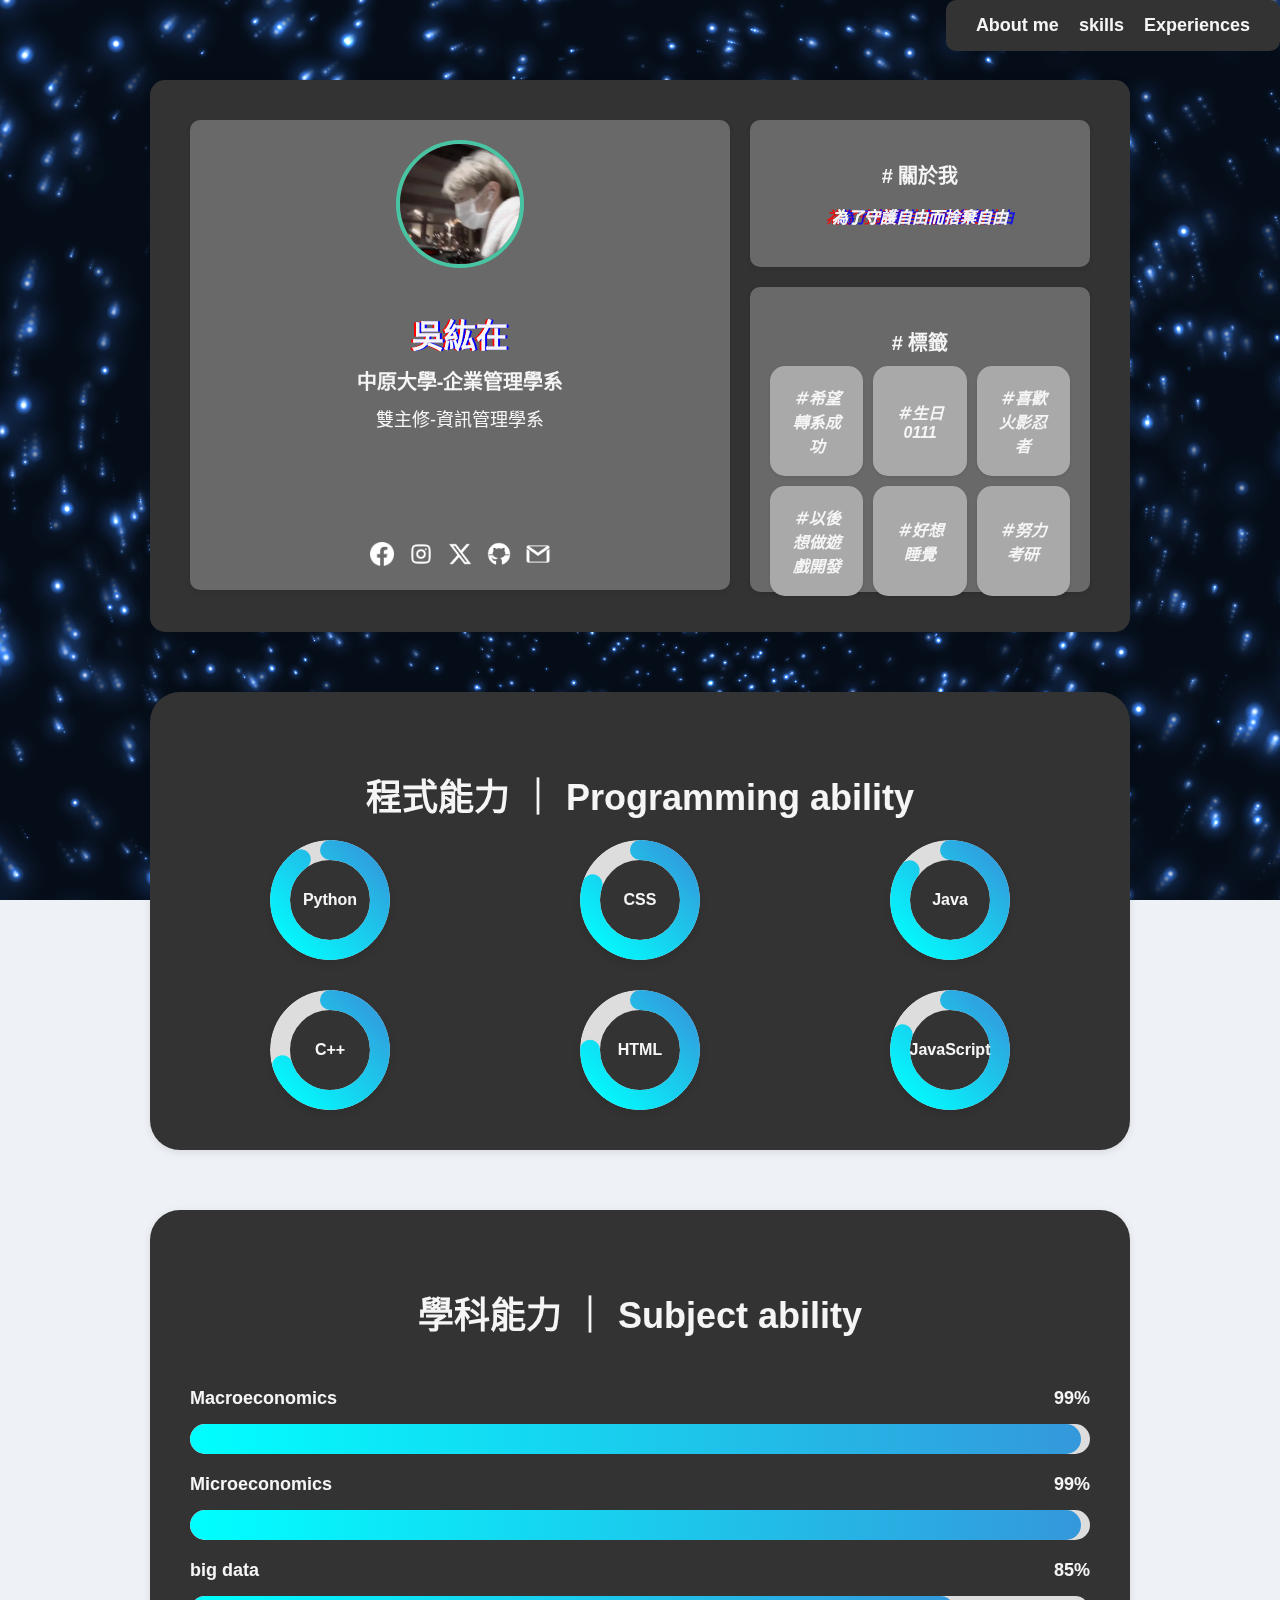
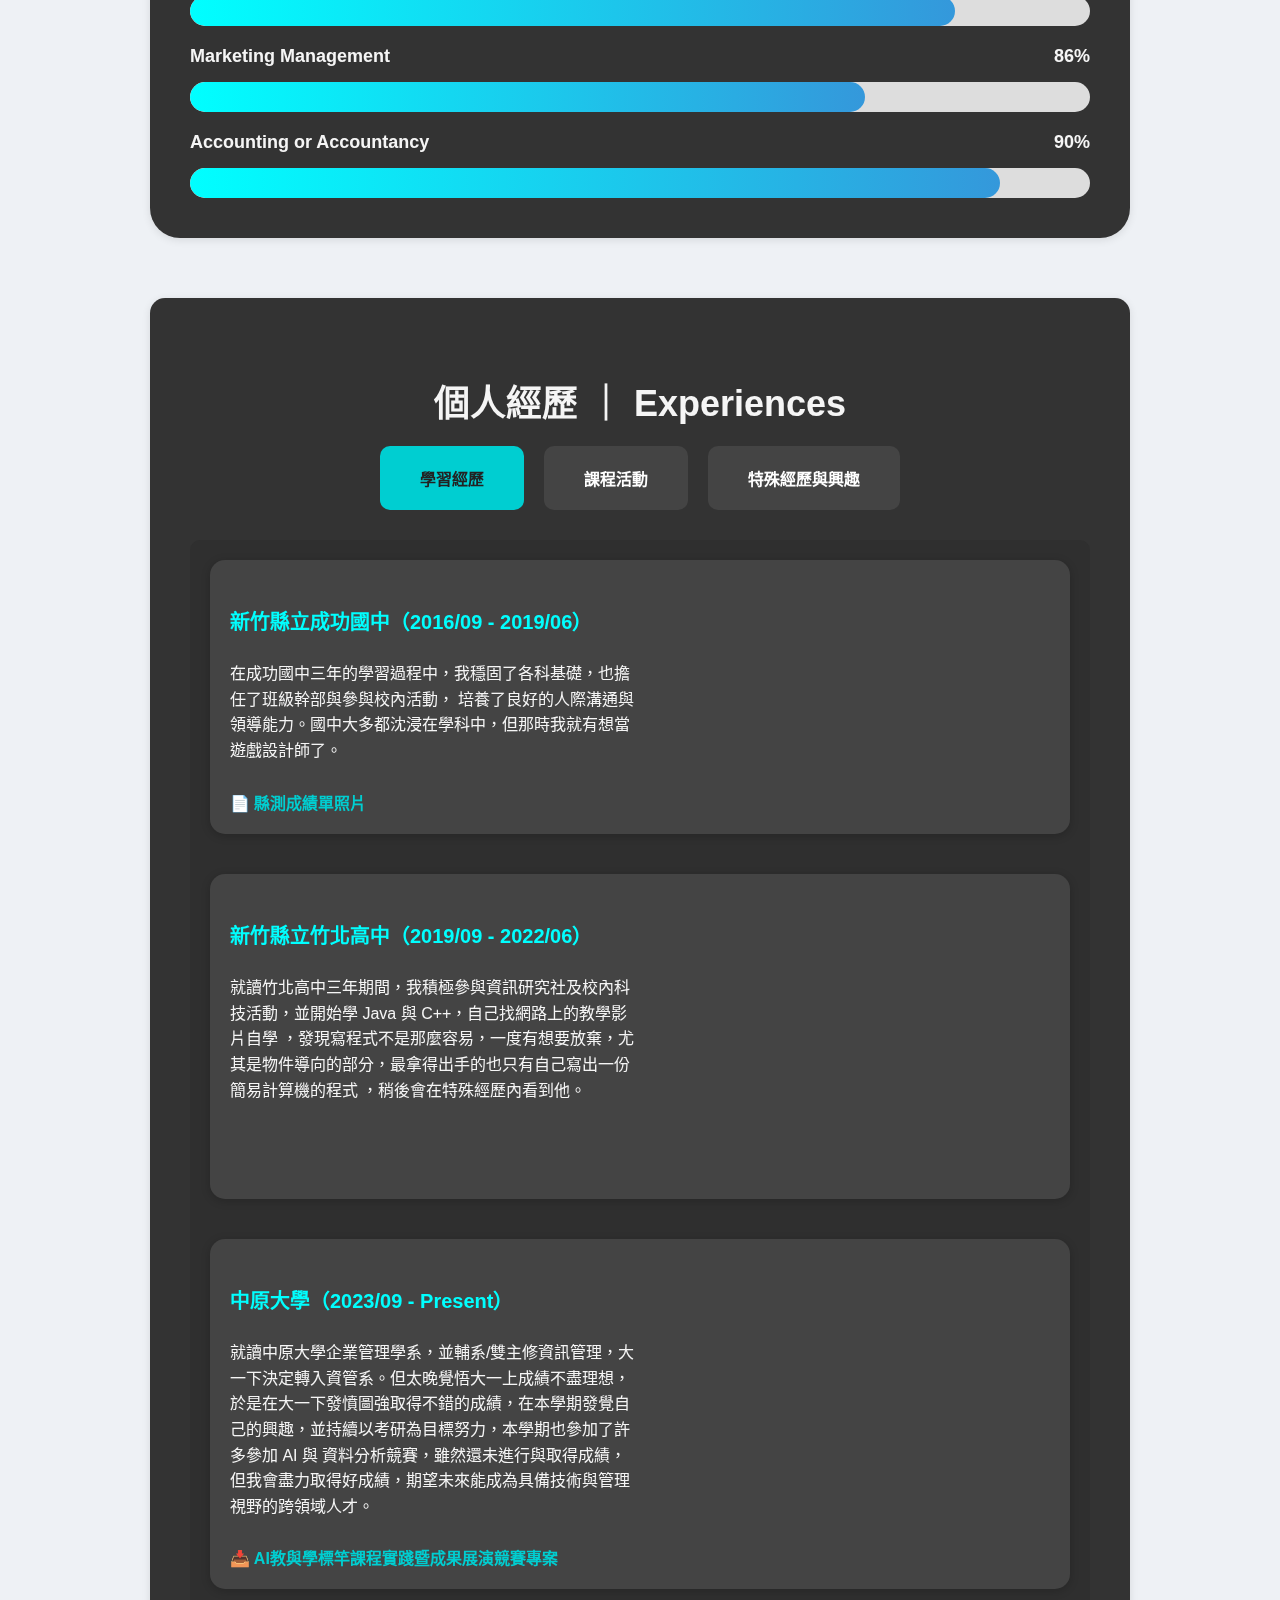
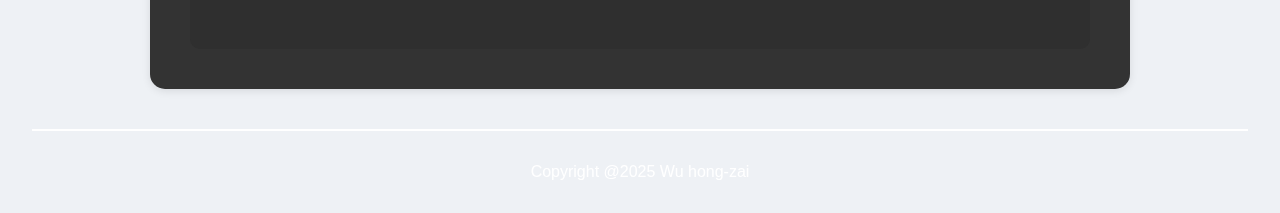
==== index.html @ b7e2e226 "name_change" ====
<!DOCTYPE html>
<html lang="zh-TW">
  <head>
    <meta charset="UTF-8" />
    <meta name="viewport" content="width=device-width, initial-scale=1.0" />
    <!-- 引入超帥寫輪眼網頁圖示 -->
    <link rel="icon" type="image/x-icon" href="./image/favicon/favicon.ico" />
    <link rel="icon" type="image/png" sizes="96x96" href="./image/favicon/favicon-96x96.png">
    <link rel="apple-touch-icon" href="./image/favicon/apple-touch-icon.png">
    <link rel="manifest" href="./image/favicon/site.webmanifest">
    <title>Resume</title>
    <!-- 引入外部 CSS 檔案 -->
    <link rel="stylesheet" href="style.css" />
  </head>
  <body>
    <!-- 右上角跟隨目錄1 -->
    <div class="navbar">
      <a href="#profile">About me</a>
      <a href="#skills">skills</a>
      <a href="#experience">Experiences</a>
    </div>

    <div id="profile" class="block profile-section">
      <!-- 左側區塊：大頭照、名字、社交連結 -->
      <div class="profile-left">
          <img src="./image/IMG_6662.jpg" alt="個人照片" class="profile-img">
      <div class="profile-text">
          <h2 class="glitch" data-text="吳紘在">吳紘在</h2>
          <div class="degree" data-text="中原大學-企業管理學系">中原大學-企業管理學系</div>
          <div class="DualDegree" data-text="雙主修-資訊管理學系">雙主修-資訊管理學系</div>            
      </div>
  
      <div class="social-icons">
          <a href="https://www.facebook.com/z1nnz/" target="_blank">
            <img src="./image/social_media/facebook.png" alt="Facebook" style="width:24px; height:24px;">
          </a>
          <a href="https://www.instagram.com/z1nnz_/" target="_blank">
            <img src="./image/social_media/instagram.png" alt="Instagram" style="width:24px; height:24px;">
          </a>
          <a href="https://x.com/realdonaldtrump?lang=zh-Hant" target="_blank">
            <img src="./image/social_media/x.png" alt="X" style="width:24px; height:24px;">
          </a>
          <a href="https://github.com/z1nnz" target="_blank">
            <img src="./image/social_media/github.png" alt="GitHub" style="width:24px; height:24px;">
          </a>
          <!-- Email 發信連結 -->
          <a href="mailto:brucewu0111@gmail.com">
            <img src="./image/social_media/gmail.png" alt="Email" style="width:24px; height:24px;">
          </a>
      </div>
      </div>
  
      <!-- 右側區塊：Quote 和 標籤 -->
      <div class="profile-right">
        <!-- # Quote -->
        <div class="quote">
        <div class="profile-text">
          <h3># 關於我</h3>
        </div>
          <p data-text="為了守護自由而捨棄自由">為了守護自由而捨棄自由</p>
        </div>
  
        <!-- # label -->
        <div class="label">
          <h3># 標籤</h3>
            <!-- 小卡片容器 -->
            <div class="small-cards">
              <div class="small-card"><p>＃希望轉系成功</p></div>
              <div class="small-card"><p>＃生日0111</p></div>
              <div class="small-card"><p>＃喜歡火影忍者</p></div>
              <div class="small-card"><p>＃以後想做遊戲開發</p></div>
              <div class="small-card"><p>＃好想睡覺</p></div>
              <div class="small-card"><p>＃努力考研</p></div>
            </div>
        </div>
      </div>
    </div> <!-- 這是 .about me 結束 -->
  

    <div id="skills" class="block skills">
      <h3>程式能力 ｜ Programming ability</h3>
      <div class="progress-container">
        <!-- 三個進度圈（上排）1 -->
        <div class="progress-circle" data-skill="Python" data-percent="90">
          <svg width="120" height="120">
            <defs>
              <linearGradient
                id="gradient"
                x1="0%"
                y1="0%"
                x2="100%"
                y2="100%"
              >
                <stop offset="0%" style="stop-color: #00FFFF" />
                <stop offset="100%" style="stop-color: #3498db" />
              </linearGradient>
            </defs>
            <circle class="background" cx="60" cy="60" r="50" />
            <circle class="progress" cx="60" cy="60" r="50" />
          </svg>
          <div class="progress-text">Python</div>
        </div>
        <!-- 三個進度圈（上排）2 -->
        <div class="progress-circle" data-skill="CSS" data-percent="80">
          <svg width="120" height="120">
            <defs>
              <linearGradient
                id="gradient"
                x1="0%"
                y1="0%"
                x2="100%"
                y2="100%"
              >
                <stop offset="0%" style="stop-color: #00FFFF" />
                <stop offset="100%" style="stop-color: #3498db" />
              </linearGradient>
            </defs>
            <circle class="background" cx="60" cy="60" r="50" />
            <circle class="progress" cx="60" cy="60" r="50" />
          </svg>
          <div class="progress-text">CSS</div>
        </div>
        <!-- 三個進度圈（上排）3 -->
        <div class="progress-circle" data-skill="Java" data-percent="85">
          <svg width="120" height="120">
            <defs>
              <linearGradient
                id="gradient"
                x1="0%"
                y1="0%"
                x2="100%"
                y2="100%"
              >
                <stop offset="0%" style="stop-color: #00FFFF" />
                <stop offset="100%" style="stop-color: #3498db" />
              </linearGradient>
            </defs>
            <circle class="background" cx="60" cy="60" r="50" />
            <circle class="progress" cx="60" cy="60" r="50" />
          </svg>
          <div class="progress-text">Java</div>
        </div>
        <!-- 三個進度圈（下排）1 -->
        <div class="progress-circle" data-skill="C++" data-percent="70">
          <svg width="120" height="120">
            <defs>
              <linearGradient
                id="gradient"
                x1="0%"
                y1="0%"
                x2="100%"
                y2="100%"
              >
                <stop offset="0%" style="stop-color: #00FFFF" />
                <stop offset="100%" style="stop-color: #3498db" />
              </linearGradient>
            </defs>
            <circle class="background" cx="60" cy="60" r="50" />
            <circle class="progress" cx="60" cy="60" r="50" />
          </svg>
          <div class="progress-text">C++</div>
        </div>
        <!-- 三個進度圈（下排）2 -->
        <div class="progress-circle" data-skill="HTML" data-percent="75">
          <svg width="120" height="120">
            <defs>
              <linearGradient
                id="gradient"
                x1="0%"
                y1="0%"
                x2="100%"
                y2="100%"
              >
                <stop offset="0%" style="stop-color: #00FFFF" />
                <stop offset="100%" style="stop-color: #3498db" />
              </linearGradient>
            </defs>
            <circle class="background" cx="60" cy="60" r="50" />
            <circle class="progress" cx="60" cy="60" r="50" />
          </svg>
          <div class="progress-text">HTML</div>
        </div>
        <!-- 三個進度圈（下排）3 -->
        <div class="progress-circle" data-skill="JavaScript" data-percent="80">
          <svg width="120" height="120">
            <defs>
              <linearGradient 
                id="gradient"
                x1="0%"
                y1="0%"
                x2="100%" 
                y2="100%"
              >
                <stop offset="0%" style="stop-color: #00FFFF" />
                <stop offset="100%" style="stop-color: #3498db" />
              </linearGradient>
            </defs>
            <circle class="background" cx="60" cy="60" r="50" />
            <circle class="progress" cx="60" cy="60" r="50" />
          </svg>
          <div class="progress-text">JavaScript</div>
        </div>
      </div>
    </div>

    <div class="block skills">
      <h3>學科能力 ｜ Subject ability</h3>
      <div class="progress-bar-container">
        <!-- Macroeconomics -->
        <div class="progress-label">
          <span>Macroeconomics</span><span class="bar-percent">99%</span>
        </div>
        <div class="progress-bar">
          <div class="progress-fill" data-percent="99"></div>
        </div>
        <!-- Microeconomics -->
        <div class="progress-label">
          <span>Microeconomics</span><span class="bar-percent">99%</span>
        </div>
          <div class="progress-bar">
            <div class="progress-fill" data-percent="99"></div>
          </div>
        <!-- big data -->
        <div class="progress-label">
          <span>big data</span><span class="bar-percent">85%</span>
        </div>
        <div class="progress-bar">
          <div class="progress-fill" data-percent="85"></div>
        </div>
        <!-- Marketing Management -->
        <div class="progress-label">
          <span>Marketing Management</span><span class="bar-percent">86%</span>
        </div>
          <div class="progress-bar">
            <div class="progress-fill" data-percent="75"></div>
          </div>
        <!-- Accounting or Accountancy -->
        <div class="progress-label">
          <span>Accounting or Accountancy</span><span class="bar-percent">90%</span>
        </div>
        <div class="progress-bar">
          <div class="progress-fill" data-percent="90"></div>
        </div>
      </div>
    </div> <!-- 這是 .skills 結束 -->

    <div id="experience" class="block experience">
      <h3>個人經歷 ｜ Experiences</h3>

        <!-- 經歷選單 -->
        <div class="experience-switcher">
          <button class="exp-btn selected" data-target="study">學習經歷</button>
          <button class="exp-btn" data-target="course">課程活動</button>
          <button class="exp-btn" data-target="others">特殊經歷與興趣</button>
        </div>

        <!-- 對應區塊 -->
        <div id="study" class="exp-content" style="display: block;"> 
          <div class="education-item-hover">

            <!-- 左邊：文字 -->
            <div class="education-text">
              <h4>新竹縣立成功國中（2016/09 - 2019/06）</h4>
              <p>
                在成功國中三年的學習過程中，我穩固了各科基礎，也擔任了班級幹部與參與校內活動，
                培養了良好的人際溝通與領導能力。國中大多都沈浸在學科中，但那時我就有想當遊戲設計師了。
              </p>
              <a href="./image/award1.jpg" target="_blank">📄 縣測成績單照片</a>
            </div>
          
            <!-- 右邊圖片：hover 卡片時顯示 -->
            <div class="education-image-wrapper">
              <img src="./image/school/chenggong.jpg" alt="成功國中校門" class="education-hover-image">
            </div>

          </div>
          
          <div class="education-item-hover">
            <!-- 左邊：文字內容 -->
            <div class="education-text">
              <h4>新竹縣立竹北高中（2019/09 - 2022/06）</h4>
              <p>
                就讀竹北高中三年期間，我積極參與資訊研究社及校內科技活動，並開始學 Java 與 C++，自己找網路上的教學影片自學
                ，發現寫程式不是那麼容易，一度有想要放棄，尤其是物件導向的部分，最拿得出手的也只有自己寫出一份簡易計算機的程式
                ，稍後會在特殊經歷內看到他。             
              </p>
            </div>
          
            <!-- 右邊：圖片（hover 卡片時顯示） -->
            <div class="education-image-wrapper">
              <img src="./image/school/zhubei.jpg" alt="竹北高中校門" class="education-hover-image">
            </div>

          </div>

          <div class="education-item-hover">
            <!-- 左邊：文字內容 -->
            <div class="education-text">
              <h4>中原大學（2023/09 - Present）</h4>
              <p>
                就讀中原大學企業管理學系，並輔系/雙主修資訊管理，大一下決定轉入資管系。但太晚覺悟大一上成績不盡理想，
                於是在大一下發憤圖強取得不錯的成績，在本學期發覺自己的興趣，並持續以考研為目標努力，本學期也參加了許多參加 AI 與
                資料分析競賽，雖然還未進行與取得成績，但我會盡力取得好成績，期望未來能成為具備技術與管理視野的跨領域人才。
              </p>
              <a href="./image/IMG_8435.JPG">📥 AI教與學標竿課程實踐暨成果展演競賽專案</a>
            </div>
          
            <!-- 右邊：圖片（hover 卡片時顯示） -->
            <div class="education-image-wrapper">
              <img src="./image/school/cycu.jpg" alt="中原大學校園照片" class="education-hover-image">
            </div>

          </div>

        </div>
        
        <div id="course" class="exp-content" style="display:none;">
          <div class="education-item-hover">
            <!-- 左邊：課程活動說明 -->
            <div class="education-text">
              <h4>語文與修辭：文學走讀報告《萬華走讀》</h4>
              <p>
                在語文與修辭課程中，我們以《市場歲月》這本書為主題，規劃了一次實地走讀與文學報導專題。
                報告以 PPT 呈現書籍分析、路線規劃與田野紀錄，我們實地走訪龍山寺、剝皮寮、西門紅樓、青草巷、清水巖等地點
                ，結合地方歷史、庶民文化與現場觀察，對萬華歷史文化有更深入的了解。
                (本展示為簡報少部分內容圖像集)
              </p>
              <a href="https://www.canva.com/design/DAGBPne0B2U/tgpoG7Bsk470tEFAWfHbSA/view?utm_content=DAGBPne0B2U&utm_campaign=designshare&utm_medium=link2&utm_source=uniquelinks&utlId=hc529264371" 
                  target="_blank"
                    style="display: inline-block; margin-top: 10px; color: #00ccff;">
                    📥 點我觀看完整 Canva 簡報成果
              </a>
            
            </div>
          
            <!-- 右側：圖片輪播 -->
            <div class="carousel">
              <div class="slides">
                <img src="./image/ch_report/slide1.jpg" class="slide active">
                <img src="./image/ch_report/slide2.jpg" class="slide">
                <img src="./image/ch_report/slide3.jpg" class="slide">
                <img src="./image/ch_report/slide4.jpg" class="slide">
                <img src="./image/ch_report/slide5.jpg" class="slide">
                <img src="./image/ch_report/slide6.jpg" class="slide">
                <img src="./image/ch_report/slide7.jpg" class="slide">
                <img src="./image/ch_report/slide8.jpg" class="slide">
                <img src="./image/ch_report/slide9.jpg" class="slide">
                <img src="./image/ch_report/extra1.jpg" class="slide">
                <img src="./image/ch_report/extra2.jpg" class="slide">
                <img src="./image/ch_report/extra3.jpg" class="slide">
                <img src="./image/ch_report/extra4.jpg" class="slide">
                <img src="./image/ch_report/extra5.jpg" class="slide">
              </div>
              <button class="prev" onclick="prevSlide()">❮</button>
              <button class="next" onclick="nextSlide()">❯</button>
            </div>
          </div><!-- 文學區塊截止 -->
          
          <div class="education-item-hover">
            <!-- 左側文字說明區 -->
            <div class="education-text">
              <h4>宗教哲學：人物訪談報告《其師其夢》</h4>
              <p>
                在《宗教哲學》課程中，我首度獨立進行人物訪談，對象為吳水泉教授。透過訪談設計與引導，深入了解其求學歷程、
                教學理念與人生價值觀，並從中反思「哲學如何在日常中實踐」。本次訪談受到教授高度肯定，他認為我具備精準引導、
                傾聽與對話能力，也讓我在過程中學習如何將抽象哲理化為具體行動。完整內容請參考下方連結報告。
              </p>
              <a href="https://www.canva.com/design/DAGDby51xXs/F0FSURKoLAL8x7ImET59Xg/view?utm_content=DAGDby51xXs&utm_campaign=designshare&utm_medium=link2&utm_source=uniquelinks&utlId=had7df2c210"
                 target="_blank"
                 style="display: inline-block; margin-top: 10px; color: #00ccff;">
                📥 點我線上閱讀完整人物訪談報告
              </a>
            </div>
          
            <!-- 右側：輪播圖片集 -->
            <div class="carousel-2">
              <div class="slides-2">
                <img src="./image/re_report/compressed_2.jpg" class="slide-2 active">
                <img src="./image/re_report/compressed_4.jpg" class="slide-2">
                <img src="./image/re_report/compressed_5.jpg" class="slide-2">
                <img src="./image/re_report/compressed_8.jpg" class="slide-2">
                <img src="./image/re_report/compressed_9.jpg" class="slide-2">
                <img src="./image/re_report/compressed_10.jpg" class="slide-2">
                <img src="./image/re_report/compressed_15.jpg" class="slide-2">
              </div>
              <button class="prev-btn-2" onclick="prevSlide()">❮</button>
              <button class="next-btn-2" onclick="nextSlide()">❯</button>
            </div>
          </div>
          
          
        </div>
        <div id="others" class="exp-content" style="display:none;">這裡放特殊經歷的內容</div>


    </div>
    <!-- 這是 .experience 結束 -->

    <footer>
      <div style="margin: 32px; text-align: center;">
          <hr style="border-color:#ffffff" noshade>
          <div style="margin-top: 32px; color: white;">
              Copyright @2025 Wu hong-zai
              <br>
          </div>
      </div>
    </footer>
    <!-- 這是 版權所有 結束 -->
    

    <!-- 星空背景容器 -->
    <div id="stars-background">
      <canvas id="stars-canvas"></canvas>
    </div>

    <!-- JavaScript引入 -->
    <script src="./animationJavascript/carousel.js"></script>
    <script src="./animationJavascript/circle.js"></script>
    <script src="./animationJavascript/main.js"></script>
    <script src="./animationJavascript/stars.js"></script>

  </body>
</html>
---- style.css ----
body {
  font-family: Arial, sans-serif;
  margin: 0;
  padding: 0;
  background-color: #eef1f5;
}

p {
  color: #f5f5f5;
}

h3 {
  text-align: center; /* 置中顯示 */
  font-size: 36px; /* 放大文字 */
  font-weight: bold;
  color: #f5f5f5; /* 文字顏色 */
  margin-bottom: 20px; /* 增加下方間距 */
  transition: transform 0.3s ease, color 0.3s ease; /* 加入過渡效果 */
}

/* 滑鼠懸停效果 */
h3:hover {
  transform: scale(1.2); /* 放大文字 */
  color: #3498db; /* 改變文字顏色 */
}

.navbar {
  position: fixed;
  top: 0;
  right: 0;
  background: #333;
  box-shadow: 0 2px 5px rgba(0, 0, 0, 0.1);
  border-radius: 10px;
  z-index: 10;
  display: flex;
  gap: 20px;
  padding: 15px 30px;
}
.navbar a {
  text-decoration: none;
  color: #f5f5f5;
  font-weight: bold;
  font-size: 18px;
}
.container {
  width: 90%;
  max-width: 1000px;
  margin: 80px auto 40px;
}
.block {
  background: #333;
  padding: 30px;
  margin-top: 30px;
  border-radius: 12px;
  box-shadow: 0 2px 8px rgba(0, 0, 0, 0.1);
}
/* 個人簡介區塊 */ /* 個人簡介區塊 */

.profile-section {
  display: flex;
  justify-content: space-between; /* 使左右區塊分開 */
  align-items: flex-start; /* 垂直對齊 */
  color: white;
  position: relative;
  padding: 40px;
  border-radius: 15px;
  max-width: 900px;
  margin: 60px auto 40px;
  margin-top: 80px;
}
/* 左側：大頭照 + 名字 + 學歷 + 社群連結 */
.profile-left {
  display: flex;
  flex-direction: column;
  align-items: center; /* 水平置中左側內容 */
  text-align: center;
  gap: 15px; /* 元素間距 */
  width: 500px; /* 統一寬度，兩卡片左右對齊 */
  height: 430px;
  background-color: #696969;
  border-radius: 10px;
  padding: 20px;
  box-shadow: 0 2px 5px rgba(0, 0, 0, 0.1);
}
.profile-img {
  width: 120px; /* 圓形圖片大小 */
  height: 120px;
  border-radius: 50%;
  border: 4px solid #49c4a2; /* 圓形邊框顏色 */
}
.profile-img {
  transition: transform 0.4s cubic-bezier(0.22, 1, 0.36, 1),
    box-shadow 0.4s ease;
}

.profile-img:hover {
  transform: perspective(1000px) scale(1.2) rotateY(10deg) rotateX(5deg);
  box-shadow: 0 0 30px 10px rgba(73, 196, 162, 0.8);
}

.profile-text {
  flex: 1;
  text-align: left; /* 文字對齊左邊 */
}

.profile-text h2,
.profile-text p .profile-text h3 {
  color: #f5f5f5; /* 設置文字為黑色 */
  transition: transform 0.3s ease, color 0.3s ease; /* 加入過渡效果 */
}

/* 滑鼠懸停時的動畫效果 */
.profile-text h2:hover,
.profile-text p:hover .profile-text.degree:hover {
  transform: scale(1.05); /* 放大文字 */
  color: #3498db; /* 改變文字顏色 */
}

.profile-text h2 {
  font-size: 32px; /* 調整字型大小 */
  margin-bottom: 10px;
  text-align: center;
}

.profile-text p {
  font-size: 16px;
  line-height: 1.6;
  margin-top: 10px;
  font-style: italic;
}

.profile-text .degree {
  font-size: 20px;
  font-weight: bold;
  margin-top: 10px;
  color: #f5f5f5;
  text-align: center;
}
.profile-text .DualDegree {
  font-size: 18px;
  margin-top: 10px;
  color: #f5f5f5;
  text-align: center;
}

.social-icons {
  display: flex;
  gap: 15px;
  margin-top: 20px;
}
.social-icons img {
  width: 30px;
  height: 30px;
  transition: transform 0.3s;
}
.social-icons a:hover img {
  transform: scale(1.2);
}

.glitch {
  position: relative;
  color: #87ceeb; /* 淡藍色 */
  font-weight: bold; /* 加粗 */
  text-align: center;
  cursor: default;
}

.glitch::before,
.glitch::after {
  content: attr(data-text);
  position: absolute;
  top: 0;
  left: 0;
  width: 100%;
  height: 100%;
  color: inherit;
  overflow: hidden;
}

.glitch::before {
  text-shadow: -2px 0 red;
  animation: glitch 2s infinite linear alternate-reverse;
}

.glitch::after {
  text-shadow: 2px 0 blue;
  animation: glitch2 3s infinite linear alternate-reverse;
}

@keyframes glitch {
  0% {
    clip: rect(10px, 9999px, 30px, 0);
    transform: translate(-3px, -3px);
  }
  20% {
    clip: rect(85px, 9999px, 95px, 0);
    transform: translate(3px, 3px);
  }
  40% {
    clip: rect(45px, 9999px, 55px, 0);
    transform: translate(-3px, 3px);
  }
  60% {
    clip: rect(5px, 9999px, 15px, 0);
    transform: translate(3px, -3px);
  }
  80% {
    clip: rect(75px, 9999px, 85px, 0);
    transform: translate(-3px, -3px);
  }
  100% {
    clip: rect(10px, 9999px, 30px, 0);
    transform: translate(3px, 3px);
  }
}

@keyframes glitch2 {
  0% {
    clip: rect(50px, 9999px, 60px, 0);
    transform: translate(3px, 3px);
  }
  20% {
    clip: rect(15px, 9999px, 25px, 0);
    transform: translate(-3px, -3px);
  }
  40% {
    clip: rect(65px, 9999px, 75px, 0);
    transform: translate(3px, -3px);
  }
  60% {
    clip: rect(25px, 9999px, 35px, 0);
    transform: translate(-3px, 3px);
  }
  80% {
    clip: rect(55px, 9999px, 65px, 0);
    transform: translate(3px, 3px);
  }
  100% {
    clip: rect(50px, 9999px, 60px, 0);
    transform: translate(-3px, -3px);
  }
}

/* 右側：#關於我（quote）與 #標籤（label） */
.profile-right {
  display: flex;
  flex-direction: column;
  align-items: center; /* 使右邊兩個卡片在水平上對齊 */
  gap: 20px; /* 兩張卡片之間的距離 */
}
/* 右側的卡片統一寬度與樣式，讓它們對齊 */
.profile-right .quote {
  width: 300px; /* 統一寬度，兩卡片左右對齊 */
  background-color: #696969;
  border-radius: 10px;
  padding: 20px;
  color: #f5f5f5; /* 文字顏色 */
  box-shadow: 0 2px 5px rgba(0, 0, 0, 0.1);
}
.profile-right .label {
  width: 300px; /* 統一寬度，兩卡片左右對齊 */
  height: 265px;
  background-color: #696969;
  border-radius: 10px;
  padding: 20px;
  color: #f5f5f5; /* 文字顏色 */
  box-shadow: 0 2px 5px rgba(0, 0, 0, 0.1);
}
.profile-right .quote h3,
.profile-right .label h3 {
  margin-bottom: 10px;
  font-weight: bold;
  font-size: 20px;
  color: #f5f5f5;
}
/* 右側卡片內文樣式 */
.profile-right .quote p {
  text-align: center;
  font-size: 16px;
  line-height: 1.6;
  color: #f5f5f5; /* 內文可略淡一些，與標題區分 */
}

.quote p {
  position: relative;
  font-size: 24px;
  color: #87ceeb; /* 淡藍色 */
  font-weight: bold; /* 加粗 */
  font-style: italic; /* 斜體 */
  text-align: center;
  cursor: pointer;
  transition: color 0.3s ease;
}
/* 偽元素，複製文字內容 */
.quote p::before,
.quote p::after {
  content: attr(data-text);
  position: absolute;
  top: 0;
  left: 0;
  width: 100%;
  height: 100%;
  color: inherit;
  overflow: hidden;
  opacity: 0.8;
}
/* 第一層偽元素：紅色干擾 */
.quote p::before {
  text-shadow: -6px 0 red;
  animation: glitch 2s infinite linear alternate-reverse;
}

/* 第二層偽元素：藍色干擾 */
.quote p::after {
  text-shadow: 6px 0 blue;
  animation: glitch2 3s infinite linear alternate-reverse;
}

/* 定義 glitch 動畫 */
@keyframes glitch {
  0% {
    clip: rect(10px, 9999px, 30px, 0);
    transform: translate(-3px, -3px);
  }
  20% {
    clip: rect(85px, 9999px, 95px, 0);
    transform: translate(3px, 3px);
  }
  40% {
    clip: rect(45px, 9999px, 55px, 0);
    transform: translate(-3px, 3px);
  }
  60% {
    clip: rect(5px, 9999px, 15px, 0);
    transform: translate(3px, -3px);
  }
  80% {
    clip: rect(75px, 9999px, 85px, 0);
    transform: translate(-3px, -3px);
  }
  100% {
    clip: rect(10px, 9999px, 30px, 0);
    transform: translate(3px, 3px);
  }
}

/* 定義 glitch2 動畫 */
@keyframes glitch2 {
  0% {
    clip: rect(50px, 9999px, 60px, 0);
    transform: translate(3px, 3px);
  }
  20% {
    clip: rect(15px, 9999px, 25px, 0);
    transform: translate(-3px, -3px);
  }
  40% {
    clip: rect(65px, 9999px, 75px, 0);
    transform: translate(3px, -3px);
  }
  60% {
    clip: rect(25px, 9999px, 35px, 0);
    transform: translate(-3px, 3px);
  }
  80% {
    clip: rect(55px, 9999px, 65px, 0);
    transform: translate(3px, 3px);
  }
  100% {
    clip: rect(50px, 9999px, 60px, 0);
    transform: translate(-3px, -3px);
  }
}
/* 小卡片容器，內含多個小卡片 */
.small-cards {
  display: grid;
  grid-template-columns: repeat(3, 1fr);
  gap: 10px;
  justify-items: center;
}

/* 每個小卡片的樣式 */
.small-card {
  background-color: #a9a9a9;
  border-radius: 15px;
  padding: 3px 20px;
  font-size: 16px;
  display: flex; /* 使用 flex 進行置中 */
  align-items: center; /* 垂直置中 */
  justify-content: center; /* 水平置中 */
  box-shadow: 0 1px 3px rgba(0, 0, 0, 0.1);
  transition: transform 0.3s ease;
}
/* 加上更高的優先權，覆蓋全局 p 樣式 */
.small-card p {
  color: #f5f5f5 !important;
  text-align: center;
  font-weight: bolder;
  font-style: italic;
}
.small-card:hover {
  transform: scale(1.1); /* 滑鼠懸停時放大 */
}
/* 技能區塊 */ /* 技能區塊 */

.skills {
  justify-content: space-between; /* 使左右區塊分開 */
  align-items: flex-start; /* 垂直對齊 */
  color: white;
  position: relative;
  padding: 40px;
  border-radius: 30px;
  max-width: 900px;
  margin: 60px auto 40px;
}
.section {
  background: white;
  padding: 20px;
  margin-top: 20px;
  border-radius: 10px;
}
.progress-container {
  display: grid;
  grid-template-columns: repeat(3, 1fr); /* 每排三欄 */
  gap: 30px; /* 設定間距 */
  margin-top: 20px;
  justify-items: center; /* 水平置中 */
  align-items: center; /* 垂直置中 */
}

.progress-circle {
  position: relative;
  width: 120px;
  height: 120px;
  border-radius: 50%;
  box-shadow: 0 4px 8px rgba(0, 0, 0, 0.1);
  transition: transform 0.3s ease-in-out;
  overflow: hidden;
}
.progress-circle:hover {
  transform: scale(1.1);
}
svg {
  transform: rotate(-90deg);
}
circle {
  fill: none;
  stroke-width: 20; /* Adjusted to make the progress bar thicker */
  stroke-linecap: round;
}
.background {
  stroke: #ddd;
}
.progress {
  stroke: url(#gradient);
  stroke-dasharray: 314;
  stroke-dashoffset: 314;
  transition: stroke-dashoffset 2s ease-in-out;
}
.progress-text {
  position: absolute;
  top: 50%;
  left: 50%;
  transform: translate(-50%, -50%);
  font-weight: bold;
  font-size: 16px;
  color: #f5f5f5;
  text-align: center;
}
.progress-bar:hover {
  transform: scale(1.05);
}
.progress-bar-container {
  margin-top: 30px;
}
.progress-label {
  display: flex;
  justify-content: space-between;
  margin-bottom: 15px; /* 增大間距 */
  font-size: 18px; /* 調整文字大小 */
}
/* Optimized Progress Bar */
.progress-bar {
  height: 30px; /* 增加進度條高度 */
  width: 100%; /* 填滿容器 */
  background: #ddd;
  border-radius: 15px; /* 增加圓角 */
  overflow: hidden;
  position: relative;
  transition: transform 0.3s ease-in-out;
}
.progress-fill {
  height: 100%;
  width: 0;
  background: linear-gradient(90deg, #00ffff, #3498db);
  border-radius: 15px;
  transition: width 2s ease-in-out;
}
.progress-bar-container .progress-label span {
  font-weight: bold;
  color: #f5f5f5;
  margin-top: 20px;
}
.progress-fill::after {
  content: "";
  position: absolute;
  top: 50%;
  left: 50%;
  transform: translate(-50%, -50%);
  font-size: 14px;
  font-weight: bold;
  color: #fff;
}

/* 經歷區塊 */ /* 經歷區塊 */

.experience {
  justify-content: space-between; /* 使左右區塊分開 */
  align-items: flex-start; /* 垂直對齊 */
  color: white;
  position: relative;
  padding: 40px;
  border-radius: 15px;
  max-width: 900px;
  margin: 60px auto 40px;
}

.experience-switcher {
  display: flex;
  justify-content: center;
  gap: 20px;
  margin-bottom: 30px;
}
.exp-btn {
  padding: 20px 40px;
  border: none;
  background-color: #444;
  color: white;
  font-size: medium;
  font-weight: bold;
  border-radius: 10px;
  cursor: pointer;
  transition: background-color 0.3s, transform 0.2s;
}
.exp-btn:hover {
  background-color: #3498db;
  transform: scale(1.05);
}
.exp-btn.selected {
  background-color: #00ced1;
  color: #222;
}
.exp-content {
  display: none;
  padding: 20px;
  border-radius: 10px;
  background-color: #2f2f2f;
  color: white;
}

.education-item-hover {
  display: flex;
  justify-content: space-between;
  align-items: stretch;
  margin-bottom: 40px;
  background-color: #444;
  padding: 20px;
  border-radius: 15px;
  box-shadow: 0 2px 10px rgba(0, 0, 0, 0.2);
  transition: transform 0.3s ease;
  position: relative;
  gap: 10px;
}

.education-item-hover:hover {
  transform: scale(1.03);
}

.education-text {
  width: 50%;
  color: #f5f5f5;
  display: flex;
  flex-direction: column;
  justify-content: space-between;
}

.education-text h4 {
  font-size: 20px;
  color: #00ffff;
  margin-bottom: 10px;
}

.education-text p {
  font-size: 16px;
  line-height: 1.6;
  text-align: left;
  flex-grow: 1;
}

.education-text a {
  display: inline-block;
  margin-top: 10px;
  color: #00ced1;
  font-weight: bold;
  text-decoration: none;
  transition: color 0.3s ease;
}
.education-text a:hover {
  color: #3498db;
}

/* 圖片容器：等高排版 */
.education-image-wrapper {
  width: 380px;
  display: flex;
  align-items: center;
  justify-content: center;
  margin-left: 10px;
}

/* 預設圖片透明 */
.education-hover-image {
  width: 100%;
  height: auto;
  border-radius: 10px;
  opacity: 0;
  transition: opacity 0.4s ease;
  pointer-events: none;
  box-shadow: 0 0 10px rgba(0, 0, 0, 0.2);
}

/* 滑到整張卡片才出現圖片 */
.education-item-hover:hover .education-hover-image {
  opacity: 1;
}

.carousel {
  position: relative;
  width: 350px;
  height: 200px;
  overflow: hidden;
  border-radius: 12px;
  box-shadow: 0 0 8px rgba(0, 0, 0, 0.3);
  margin-left: -20px; /* 往左移近文字（負值就是往左） */
  margin-top: 40px; /* 往下一點 */
}

.slides {
  display: flex;
  transition: transform 0.6s ease-in-out;
  width: 100%;
  height: 100%;
}

.slide {
  min-width: 100%;
  height: 100%;
  object-fit: cover;
  display: none;
}

.slide.active {
  display: block;
}

.carousel button.prev,
.carousel button.next {
  position: absolute;
  top: 50%;
  transform: translateY(-50%);
  background: rgba(0, 0, 0, 0.4);
  color: white;
  border: none;
  padding: 5px 10px;
  cursor: pointer;
  font-size: 20px;
  z-index: 2;
}

.carousel button.prev {
  left: 10px;
}
.carousel button.next {
  right: 10px;
}

.carousel-2 {
  position: relative;
  width: 350px;
  height: 200px;
  overflow: hidden;
  border-radius: 12px;
  box-shadow: 0 0 8px rgba(0, 0, 0, 0.3);
  margin-left: -20px; /* 往左移近文字（負值就是往左） */
  margin-top: 40px; /* 往下一點 */
}

.slides-2 {
  display: flex;
  transition: transform 0.6s ease-in-out;
}

.slide-2 {
  min-width: 100%;
  height: 100%;
  object-fit: cover;
  display: none;
}

.slide-2.active {
  display: block;
}

.prev-btn-2,
.next-btn-2 {
  position: absolute;
  top: 50%;
  transform: translateY(-50%);
  background: rgba(0, 0, 0, 0.4);
  color: white;
  border: none;
  padding: 5px 10px;
  cursor: pointer;
  font-size: 20px;
  z-index: 2;
}

.prev-btn-2 {
  left: 10px;
}
.next-btn-2 {
  right: 10px;
}

/* 星空背景容器設定 */
#stars-background {
  position: fixed;
  top: 0;
  left: 0;
  width: 100%;
  height: 100%;
  z-index: -1; /* 放在最底層 */
  pointer-events: none; /* 不影響其他互動 */
  background: black; /* 星空背景預設為黑色 */
}
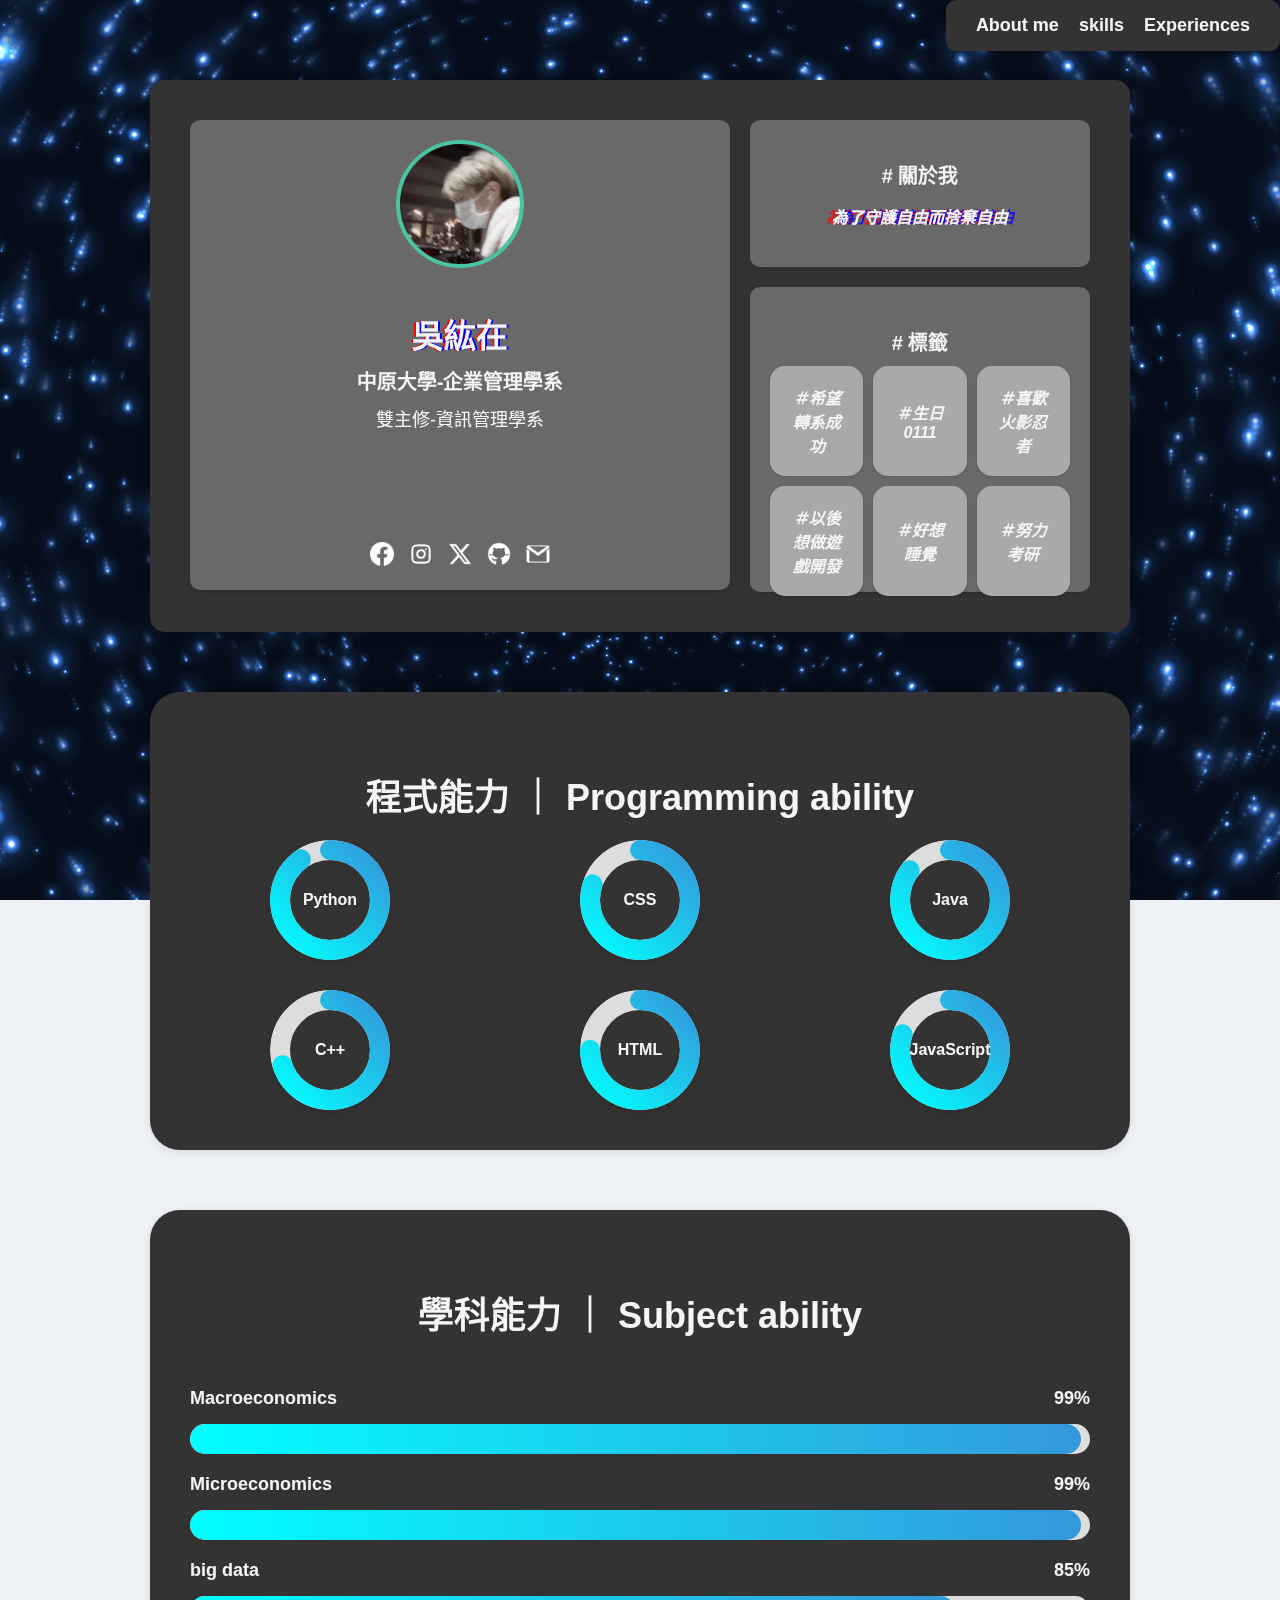
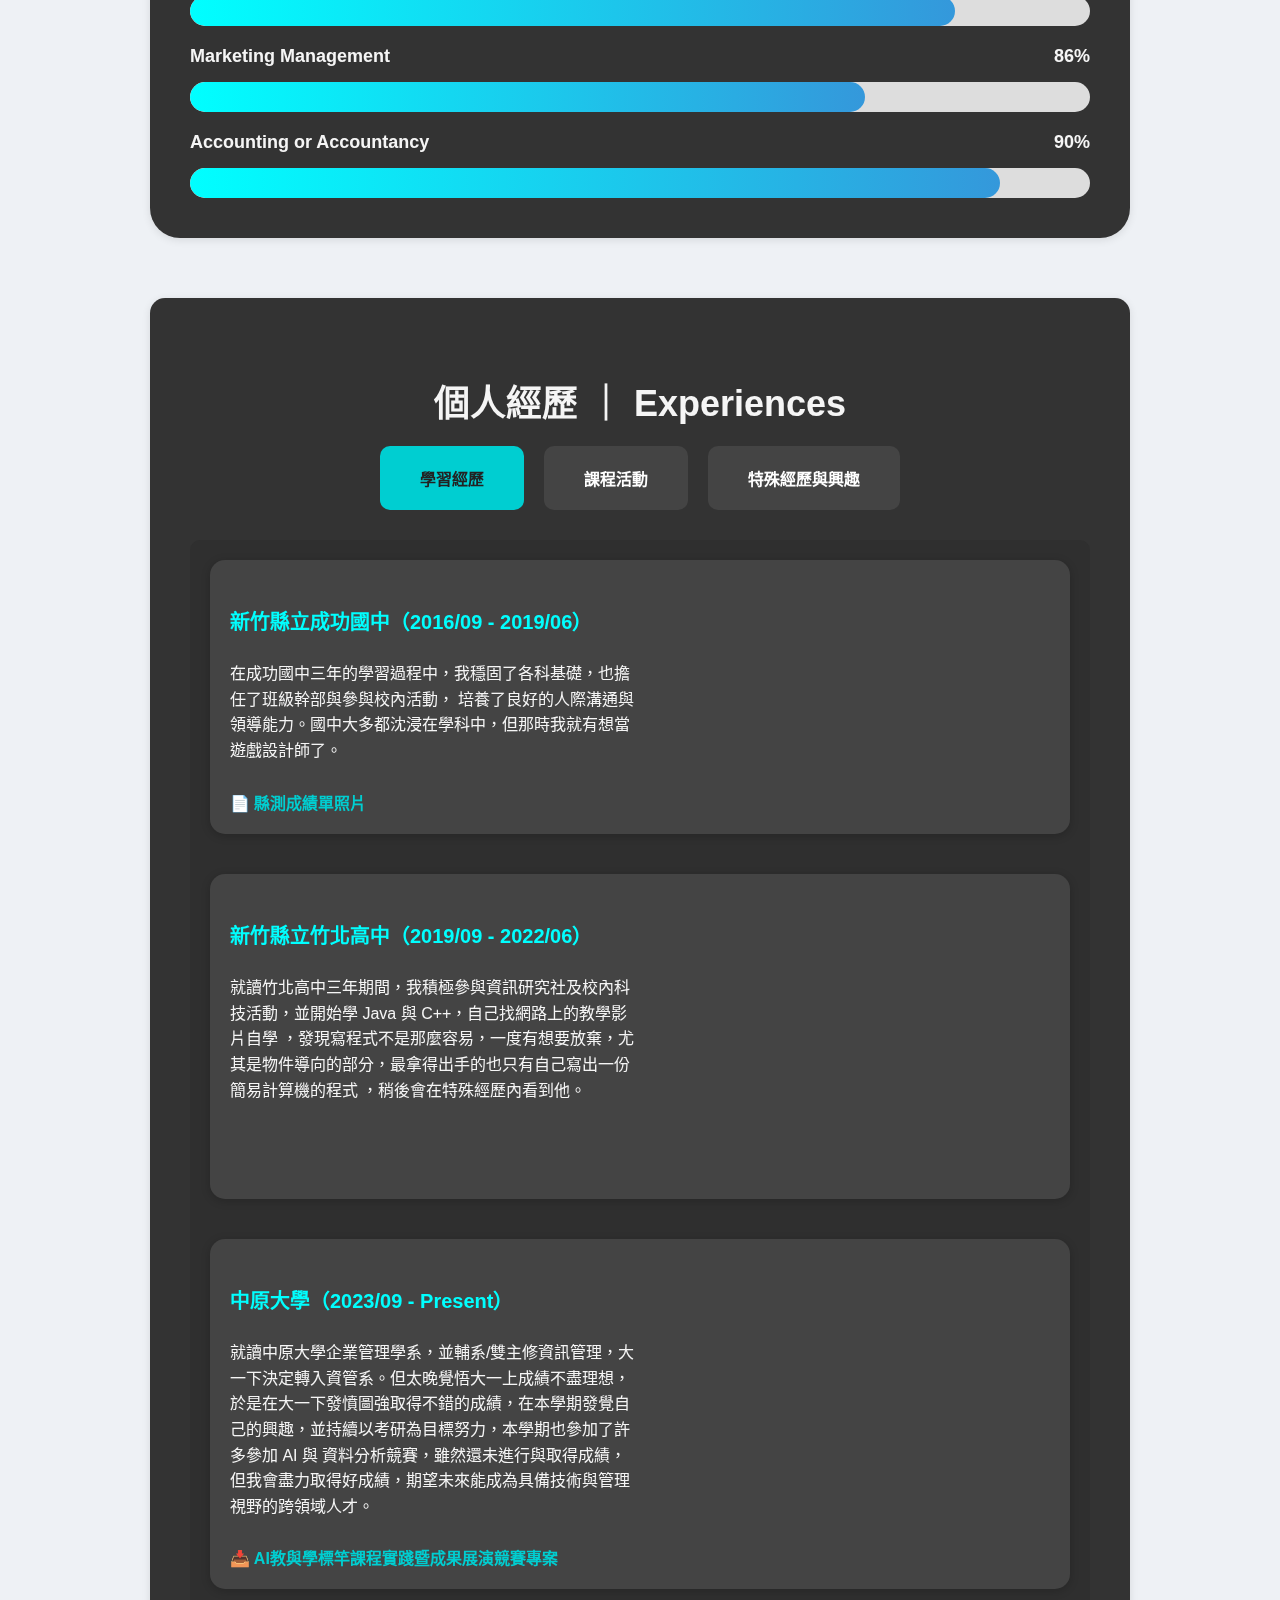
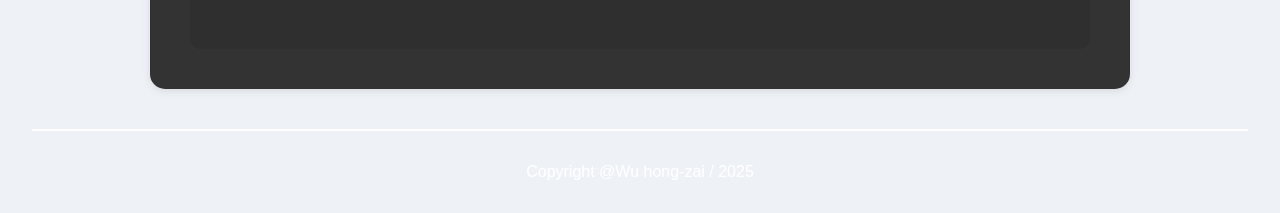
==== commit 8c9d18a1: "課程活動製作完成" ====
--- a/index.html
+++ b/index.html
@@ -326,8 +326,7 @@
                 (本展示為簡報少部分內容圖像集)
               </p>
               <a href="https://www.canva.com/design/DAGBPne0B2U/tgpoG7Bsk470tEFAWfHbSA/view?utm_content=DAGBPne0B2U&utm_campaign=designshare&utm_medium=link2&utm_source=uniquelinks&utlId=hc529264371" 
-                  target="_blank"
-                    style="display: inline-block; margin-top: 10px; color: #00ccff;">
+                  target="_blank" style="display: inline-block; margin-top: 10px; color: #00ccff;">
                     📥 點我觀看完整 Canva 簡報成果
               </a>
             
@@ -366,9 +365,8 @@
                 傾聽與對話能力，也讓我在過程中學習如何將抽象哲理化為具體行動。完整內容請參考下方連結報告。
               </p>
               <a href="https://www.canva.com/design/DAGDby51xXs/F0FSURKoLAL8x7ImET59Xg/view?utm_content=DAGDby51xXs&utm_campaign=designshare&utm_medium=link2&utm_source=uniquelinks&utlId=had7df2c210"
-                 target="_blank"
-                 style="display: inline-block; margin-top: 10px; color: #00ccff;">
-                📥 點我線上閱讀完整人物訪談報告
+                 target="_blank" style="display: inline-block; margin-top: 10px; color: #00ccff;">
+                 📄 點我線上閱讀完整人物訪談報告
               </a>
             </div>
           
@@ -387,6 +385,85 @@
               <button class="next-btn-2" onclick="nextSlide()">❯</button>
             </div>
           </div>
+
+          <div class="education-item-hover">
+            <!-- 左側說明文字 -->
+            <div class="education-text">
+              <h4>大數據分析：商業應用與策略管理（NTU 磨課師課程）</h4>
+              <p>
+                為提早熟悉資訊管理相關知識，做轉系準備，在教授建議下，我修習了由台灣大學開設於 Coursera 的磨課師課程
+                《大數據分析：商業應用與策略管理》。這堂課讓我對大數據於商業應用及策略管理建立基礎的概念
+                ，更能掌握從個人的背景或擁有的資源，有效評估並朝有興趣的領域精進。
+              </p>
+              <a href="https://coursera.org/verify/RYZHA8KA5UBB" target="_blank" style="display: inline-block; margin-top: 10px; color: #00ccff;">
+                📎 點我線上查驗 Coursera 完課證書
+              </a>
+            </div>
+          
+            <!-- 右側圖片（單張） -->
+            <div class="single-image">
+              <img src="./image/coursera_cert.jpg" alt="Coursera 證書" >
+            </div>
+          </div>
+          
+          <div class="education-item-hover">
+            <!-- 左側文字說明 -->
+            <div class="education-text">
+              <h4>銀髮商機講座：期末模擬產品與小論文</h4>
+              <p>
+                我大二上修習了與高齡社會發展相關的「銀髮商機講座」。我想著台灣未來面臨高齡化社會，勢必是要以銀髮族為
+                主要淺在客戶，又因為科技時代來臨，本次我針對高齡者的健康管理與居家照護設計出一套智慧居家系統，內容包
+                括 UI 介面、監測流程與通報機制，並透過實體簡報與小論文統整成果。
+              </p>
+              <a href="https://docs.google.com/document/d/1rxMkiRn5RqmbnGcwQlfoX25VL1aKvS2G/edit?usp=sharing"
+                target="_blank" style="display: inline-block; margin-top: 10px; color: #00ccff;">
+                  📄 線上閱讀期末小論文（Google Docs）
+              </a>
+
+            </div>
+          
+            <!-- 右側圖片輪播區塊 -->
+            <div class="carousel-silver">
+              <div class="slides-silver">
+                <img src="./image/silver/silver1.jpg" class="slide-silver active">
+                <img src="./image/silver/silver2.jpg" class="slide-silver">
+                <img src="./image/silver/silver3.jpg" class="slide-silver">
+                <img src="./image/silver/silver4.jpg" class="slide-silver">
+                <img src="./image/silver/silver5.jpg" class="slide-silver">
+                <img src="./image/silver/silver6.jpg" class="slide-silver">
+                <img src="./image/silver/silver7.jpg" class="slide-silver">
+                <img src="./image/silver/silver8.jpg" class="slide-silver">
+                <img src="./image/silver/silver9.jpg" class="slide-silver">
+                <img src="./image/silver/silver10.jpg" class="slide-silver">
+              </div>
+              <button class="prev-silver">❮</button>
+              <button class="next-silver">❯</button>
+            </div>
+          </div>
+          <div class="education-item-hover">
+            <div class="education-text">
+              <h4>顧客關係管理：Dyson 案例分析報告</h4>
+              <p>
+                在本堂課中，我以 Dyson 為研究對象，報告主軸圍繞 SWOT 分析與 TOWS 策略矩陣，從內外部環境分析延伸
+                出多元策略建議，內容涵蓋品牌延伸、科技整合等策略，行銷管理也是商學院必不可少的一環。
+              
+              </p>
+              <a href="https://www.canva.com/design/DAGh6Z_QbKY/Cu9lolK4RMDgzh2tx0fXTw/view?utm_content=DAGh6Z_QbKY&utm_campaign=designshare&utm_medium=link2&utm_source=uniquelinks&utlId=hf04789ee95" target="_blank" style="display: inline-block; margin-top: 10px; color: #00ccff;">
+                📎 點我觀看完整簡報成果（Canva）
+              </a>
+            </div>
+          
+            <div class="carousel-crm">
+              <button class="prev-crm">&#10094;</button>
+              <div class="slides-crm">
+                <img class="slide-crm active" src="./image/crm_report/crm_1.jpg" alt="CRM Slide 1">
+                <img class="slide-crm" src="./image/crm_report/crm_2.jpg" alt="CRM Slide 2">
+                <img class="slide-crm" src="./image/crm_report/crm_3.jpg" alt="CRM Slide 3">
+                <img class="slide-crm" src="./image/crm_report/crm_4.jpg" alt="CRM Slide 4">
+              </div>
+              <button class="next-crm">&#10095;</button>
+            </div>
+          </div>
           
           
         </div>
@@ -400,7 +477,7 @@
       <div style="margin: 32px; text-align: center;">
           <hr style="border-color:#ffffff" noshade>
           <div style="margin-top: 32px; color: white;">
-              Copyright @2025 Wu hong-zai
+              Copyright @Wu hong-zai / 2025
               <br>
           </div>
       </div>
@@ -418,6 +495,7 @@
     <script src="./animationJavascript/circle.js"></script>
     <script src="./animationJavascript/main.js"></script>
     <script src="./animationJavascript/stars.js"></script>
-
+    <script src="./animationJavascript/sliver.js"></script>
+    <script src="./animationJavascript/crm.js"></script>
   </body>
 </html>
--- a/style.css
+++ b/style.css
@@ -732,6 +732,128 @@
   right: 10px;
 }
 
+.single-image {
+  width: 350px;
+  height: 200px;
+  overflow: hidden;
+  border-radius: 12px;
+  box-shadow: 0 0 8px rgba(0, 0, 0, 0.3);
+  margin-left: -20px; /* 與上方 carousel 一致 */
+  margin-top: 40px; /* 與上方 carousel 一致 */
+  display: flex;
+  align-items: center;
+  justify-content: center;
+}
+
+.single-image img {
+  width: 100%;
+  height: 100%;
+  object-fit: cover;
+  border-radius: 12px;
+}
+
+.carousel-silver {
+  position: relative;
+  width: 350px;
+  height: 200px;
+  overflow: hidden;
+  border-radius: 12px;
+  box-shadow: 0 0 8px rgba(0, 0, 0, 0.3);
+  margin-left: -20px;
+  margin-top: 40px;
+}
+
+.slides-silver {
+  position: relative;
+  width: 100%;
+  height: 100%;
+}
+
+.slide-silver {
+  display: none;
+  position: absolute;
+  width: 100%;
+  height: 100%;
+  object-fit: cover;
+}
+
+.slide-silver.active {
+  display: block;
+}
+
+.prev-silver,
+.next-silver {
+  position: absolute;
+  top: 50%;
+  transform: translateY(-50%);
+  background-color: rgba(0, 0, 0, 0.5);
+  color: white;
+  border: none;
+  font-size: 20px;
+  padding: 6px 12px;
+  cursor: pointer;
+  z-index: 2;
+}
+
+.prev-silver {
+  left: 10px;
+}
+.next-silver {
+  right: 10px;
+}
+
+.carousel-crm {
+  position: relative;
+  width: 350px;
+  height: 200px;
+  overflow: hidden;
+  border-radius: 12px;
+  box-shadow: 0 0 8px rgba(0, 0, 0, 0.3);
+  margin-left: -20px;
+  margin-top: 40px;
+}
+
+.slides-crm {
+  position: relative;
+  width: 100%;
+  height: 100%;
+}
+
+.slide-crm {
+  display: none;
+  position: absolute;
+  width: 100%;
+  height: 100%;
+  object-fit: cover;
+  border-radius: 12px;
+}
+
+.slide-crm.active {
+  display: block;
+}
+
+.prev-crm,
+.next-crm {
+  position: absolute;
+  top: 50%;
+  transform: translateY(-50%);
+  background-color: rgba(0, 0, 0, 0.5);
+  color: white;
+  border: none;
+  font-size: 20px;
+  padding: 6px 12px;
+  cursor: pointer;
+  z-index: 1;
+}
+
+.prev-crm {
+  left: 10px;
+}
+
+.next-crm {
+  right: 10px;
+}
+
 /* 星空背景容器設定 */
 #stars-background {
   position: fixed;
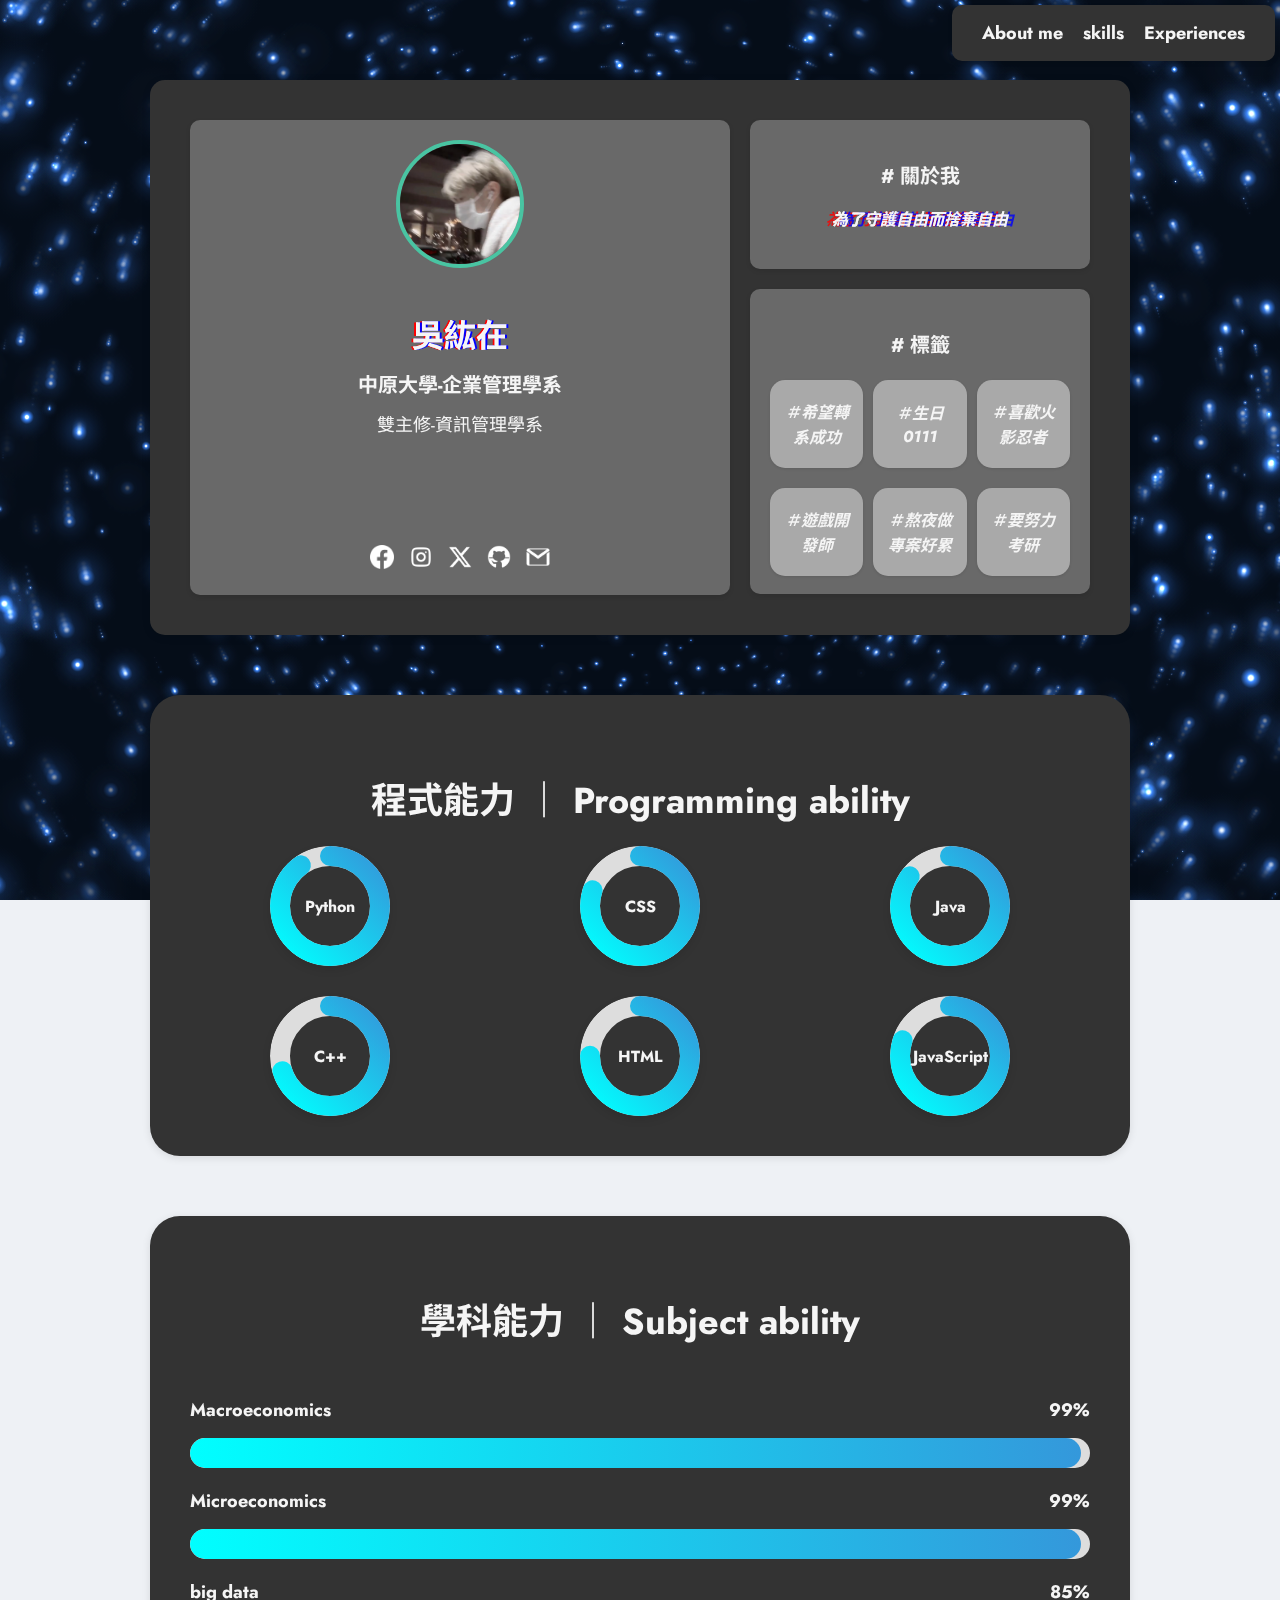
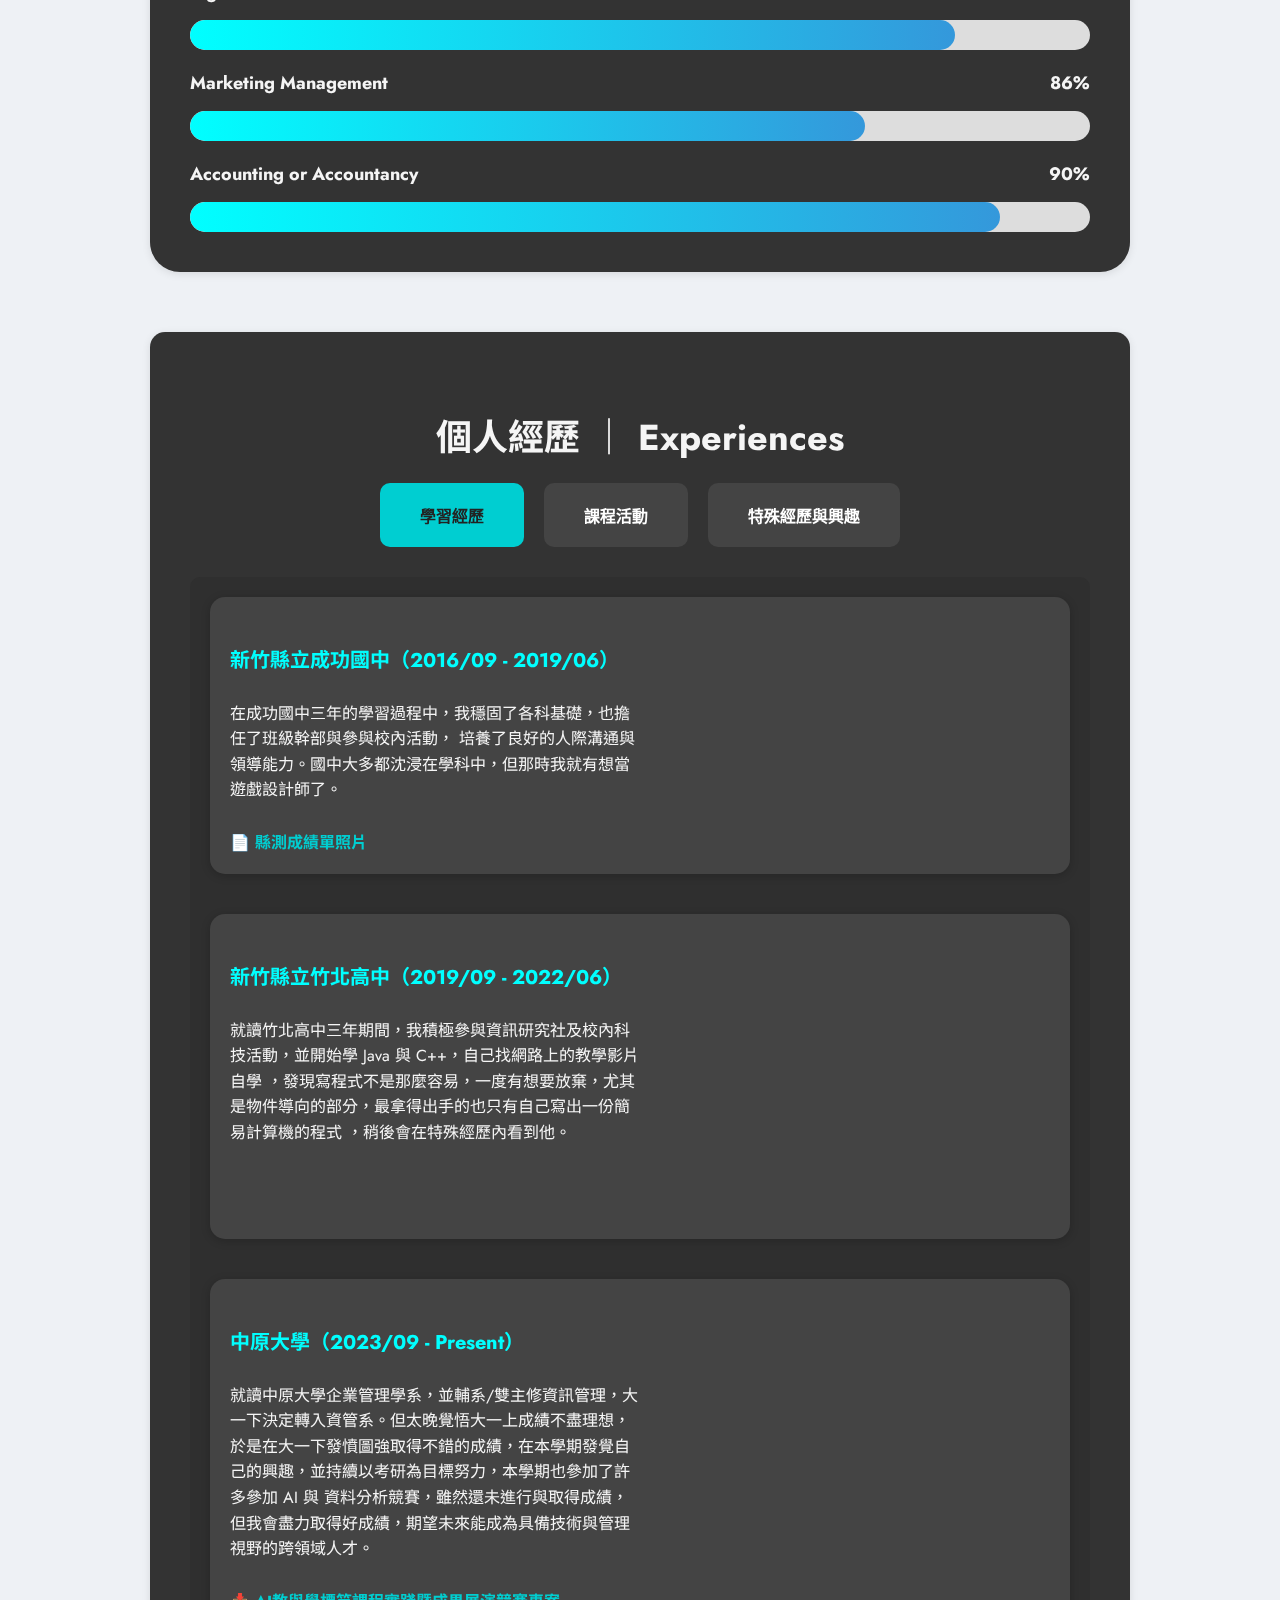
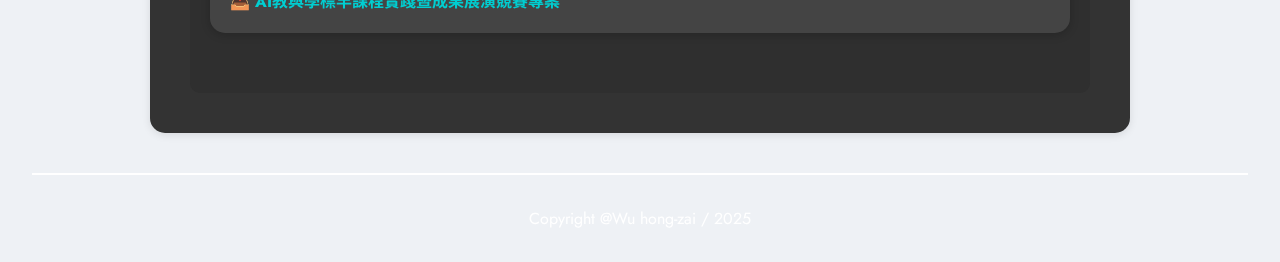
==== commit 535310aa: "全數製作完成" ====
--- a/index.html
+++ b/index.html
@@ -3,6 +3,7 @@
   <head>
     <meta charset="UTF-8" />
     <meta name="viewport" content="width=device-width, initial-scale=1.0" />
+    <link href="https://fonts.googleapis.com/css2?family=Jost:wght@400;700&family=Noto+Sans+TC:wght@400;700&display=swap" rel="stylesheet">
     <!-- 引入超帥寫輪眼網頁圖示 -->
     <link rel="icon" type="image/x-icon" href="./image/favicon/favicon.ico" />
     <link rel="icon" type="image/png" sizes="96x96" href="./image/favicon/favicon-96x96.png">
@@ -68,9 +69,9 @@
               <div class="small-card"><p>＃希望轉系成功</p></div>
               <div class="small-card"><p>＃生日0111</p></div>
               <div class="small-card"><p>＃喜歡火影忍者</p></div>
-              <div class="small-card"><p>＃以後想做遊戲開發</p></div>
-              <div class="small-card"><p>＃好想睡覺</p></div>
-              <div class="small-card"><p>＃努力考研</p></div>
+              <div class="small-card"><p>＃遊戲開發師</p></div>
+              <div class="small-card"><p>＃熬夜做專案好累</p></div>
+              <div class="small-card"><p>＃要努力考研</p></div>
             </div>
         </div>
       </div>
@@ -440,13 +441,13 @@
               <button class="next-silver">❯</button>
             </div>
           </div>
+
           <div class="education-item-hover">
             <div class="education-text">
               <h4>顧客關係管理：Dyson 案例分析報告</h4>
               <p>
                 在本堂課中，我以 Dyson 為研究對象，報告主軸圍繞 SWOT 分析與 TOWS 策略矩陣，從內外部環境分析延伸
                 出多元策略建議，內容涵蓋品牌延伸、科技整合等策略，行銷管理也是商學院必不可少的一環。
-              
               </p>
               <a href="https://www.canva.com/design/DAGh6Z_QbKY/Cu9lolK4RMDgzh2tx0fXTw/view?utm_content=DAGh6Z_QbKY&utm_campaign=designshare&utm_medium=link2&utm_source=uniquelinks&utlId=hf04789ee95" target="_blank" style="display: inline-block; margin-top: 10px; color: #00ccff;">
                 📎 點我觀看完整簡報成果（Canva）
@@ -467,11 +468,97 @@
           
           
         </div>
-        <div id="others" class="exp-content" style="display:none;">這裡放特殊經歷的內容</div>
-
-
-    </div>
-    <!-- 這是 .experience 結束 -->
+        <div id="others" class="exp-content" style="display:none;">
+
+          <div class="education-item-hover">
+            <div class="education-text">
+              <h4>Java GUI 計算機</h4>
+              <p>
+                為了練習 Java 圖形介面開發，我獨立開發了一款簡易的四則運算 GUI 計算機，支援基本
+                數學符號、清除與除數驗證。介面以 GridLayout 建構按鈕區，並可以處理運算邏輯。此為我首個完
+                整 GUI 小工具開發作品，高中時期完成的不算完美，但已能自行規劃功能邏輯與錯誤處理流程。
+              </p>
+              <p class="exp-link">
+                <a href="https://drive.google.com/file/d/1LRVyempKFWPWNQK9gK7L73tEKrip4SdI/view?usp=sharing" target="_blank">
+                  📄 線上觀看 Java GUI 計算機原始碼（Google Docs）
+                </a>
+              </p>              
+            </div>
+          
+            <div class="single-image">
+              <img src="./image/calculator_mockup.jpg" alt="GUI 計算機畫面">
+            </div>
+          </div>
+
+          <div class="education-item-hover">
+            <div class="education-text">
+              <h4>生命成長歷程</h4>
+              <p>
+                進入通識課程後有些老師會讓我們去聽通識認證講座，也因為這樣去聽了很多場，我發覺那些老師、講師、企業家
+                所經歷的故事及歷程是我可以去學習效仿的，也因為這樣去聽了很多企業的發表會，未來還會繼續去累積這些經驗。
+              </p>
+              <p class="exp-link">
+                <a href="https://drive.google.com/file/d/1KGBYyXsePgteLDUxrh_WNDJa918cd5zf/view?usp=sharing" target="_blank">
+                  📄 線上觀看生命成長歷程（Google Docs）
+                </a>
+              </p>              
+            </div>
+
+            <div class="single-image">
+              <img src="./image/groth.jpg" alt="生命成長歷程">
+            </div>
+          </div>
+
+          <div class="education-item-hover">
+            <div class="education-text">
+              <h4>田徑跳高比賽獲獎</h4>
+              <p>
+                我於國小五年級時參加田徑隊，就直接代表學校參加全縣跳高比賽，獲得第三名佳績
+                後面陸陸續續參加了很多比賽，也有獲得很多不錯的名次，但印象最深刻的還是一進隊就
+                得名的那次比賽，國高中也有參加校內運動會都有獲得前三名的殊榮，而我在訓練與比賽過程
+                中，學會了自律與堅持，這段經歷對我的成長有深遠的影響。
+                 <!-- 獎狀在家無法展示(準備考試沒回家) -->
+              </p>
+              <a href="https://ws.hsinchu.gov.tw/Download.ashx?u=LzAwMS9VcGxvYWQvMS9SZWxGaWxlLzg2MDMvMTAwOTczL%2Bertuizvee4veaIkOe4vjIwMTUwODE2MTYyMTM5MS54bHM%3D&n=56u26LO957i95oiQ57i%2BMjAxNTA4MTYxNjIxMzkxLnhscw%3D%3D" target="_blank">
+                ▶ 下載大賽名次錄
+              </a>
+            </div>
+            <div class="carousel-award">
+              <div class="slides-award">
+                <img class="slide-award active" src="./image/hunor/hunor2.jpg" alt="田徑獎牌1">
+                <img class="slide-award" src="./image/hunor/hunor1.jpg" alt="田徑獎牌2">
+                <img class="slide-award" src="./image/hunor/hunor3.jpg" alt="田徑獎牌3">
+              </div>
+              <button class="prev-award">&#10094;</button>
+              <button class="next-award">&#10095;</button>
+            </div>
+          </div>
+          
+          <div class="exp-block">
+            <div class="exp-text">
+              <h3>個人興趣分享 - 火影忍者 / 手遊</h3>
+              <p>
+                這是我從小看到大的動漫，在高中時意外得知中國大陸有火影忍者授權的遊戲就下載來玩，沒想到
+                越玩越沈浸其中，那是我們台灣目前在手機版格鬥遊戲無法匹敵的，玩起來就像ps4,xbox那類遊戲機的大作品，也因為這款遊戲讓我重溫了童年，也因為想要紀錄我的精彩操作，特地去學習了剪輯技術。<br>
+                <br>
+                以下是我運用了各種運鏡及頓針、特效剪輯最好的作品：
+              </p>
+            </div>
+            <div class="exp-image video-wrapper">
+              <iframe 
+                width="100%" height="100%" 
+                src="https://www.youtube.com/embed/LwD5-iy6ghY" 
+                title="YouTube video player" 
+                frameborder="0" 
+                allow="accelerometer; autoplay; clipboard-write; encrypted-media; gyroscope; picture-in-picture; web-share" 
+                allowfullscreen>
+              </iframe>
+            </div>
+          </div>
+          
+        </div>
+      </div>
+      <!-- 這是 .experience 結束 -->
 
     <footer>
       <div style="margin: 32px; text-align: center;">
--- a/style.css
+++ b/style.css
@@ -1,5 +1,5 @@
 body {
-  font-family: Arial, sans-serif;
+  font-family: "Jost", "Noto Sans TC", sans-serif;
   margin: 0;
   padding: 0;
   background-color: #eef1f5;
@@ -35,6 +35,8 @@
   display: flex;
   gap: 20px;
   padding: 15px 30px;
+  margin-top: 5px;
+  margin-right: 5px;
 }
 .navbar a {
   text-decoration: none;
@@ -76,7 +78,7 @@
   text-align: center;
   gap: 15px; /* 元素間距 */
   width: 500px; /* 統一寬度，兩卡片左右對齊 */
-  height: 430px;
+  height: 435px;
   background-color: #696969;
   border-radius: 10px;
   padding: 20px;
@@ -383,13 +385,14 @@
 .small-card {
   background-color: #a9a9a9;
   border-radius: 15px;
-  padding: 3px 20px;
+  padding: 3px 10px;
   font-size: 16px;
   display: flex; /* 使用 flex 進行置中 */
   align-items: center; /* 垂直置中 */
   justify-content: center; /* 水平置中 */
   box-shadow: 0 1px 3px rgba(0, 0, 0, 0.1);
   transition: transform 0.3s ease;
+  margin-top: 10px;
 }
 /* 加上更高的優先權，覆蓋全局 p 樣式 */
 .small-card p {
@@ -854,6 +857,71 @@
   right: 10px;
 }
 
+.carousel-award {
+  position: relative;
+  width: 350px;
+  height: 200px;
+  overflow: hidden;
+  border-radius: 12px;
+  box-shadow: 0 0 8px rgba(0, 0, 0, 0.3);
+  margin-left: -20px;
+  margin-top: 40px;
+}
+
+.slides-award {
+  display: flex;
+  transition: transform 0.5s ease-in-out;
+}
+
+.slide-award {
+  display: none;
+  width: 100%;
+  height: 100%;
+  object-fit: cover;
+}
+
+.slide-award.active {
+  display: block;
+}
+
+.prev-award,
+.next-award {
+  position: absolute;
+  top: 50%;
+  transform: translateY(-50%);
+  background-color: rgba(0, 0, 0, 0.5);
+  color: white;
+  border: none;
+  font-size: 20px;
+  padding: 6px 12px;
+  cursor: pointer;
+  z-index: 1;
+}
+
+.prev-award {
+  left: 10px;
+}
+
+.next-award {
+  right: 10px;
+}
+
+.video-wrapper {
+  position: relative;
+  width: 100%;
+  padding-top: 56.25%; /* 16:9 比例 */
+}
+
+.video-wrapper iframe {
+  position: absolute;
+  top: 0;
+  left: 0;
+  width: 100%;
+  height: 100%;
+  border-radius: 12px;
+  box-shadow: 0 0 10px rgba(0, 0, 0, 0.2);
+}
+
 /* 星空背景容器設定 */
 #stars-background {
   position: fixed;
@@ -865,3 +933,66 @@
   pointer-events: none; /* 不影響其他互動 */
   background: black; /* 星空背景預設為黑色 */
 }
+
+/* 響應式：手機版（最大寬度 768px） */
+@media screen and (max-width: 768px) {
+  body {
+    font-size: 16px;
+    padding: 10px;
+  }
+
+  .container {
+    flex-direction: column;
+    align-items: center;
+  }
+
+  .text-block,
+  .carousel,
+  .video-frame,
+  .single-image {
+    width: 100% !important;
+    margin: 10px 0 !important;
+  }
+
+  .carousel,
+  .carousel-award,
+  .carousel-crm {
+    width: 100% !important;
+    height: auto !important;
+    aspect-ratio: 16/9;
+  }
+
+  .slide,
+  .slide-award,
+  .slide-crm {
+    width: 100% !important;
+    height: auto !important;
+    object-fit: cover;
+  }
+
+  .prev,
+  .next,
+  .prev-award,
+  .next-award,
+  .prev-crm,
+  .next-crm {
+    font-size: 18px;
+    padding: 4px 8px;
+  }
+
+  .text-block p,
+  .text-block h3,
+  .text-block h4 {
+    text-align: center;
+  }
+
+  .video-frame iframe {
+    width: 100%;
+    height: auto;
+    aspect-ratio: 16/9;
+  }
+
+  .section {
+    padding: 20px 10px;
+  }
+}
